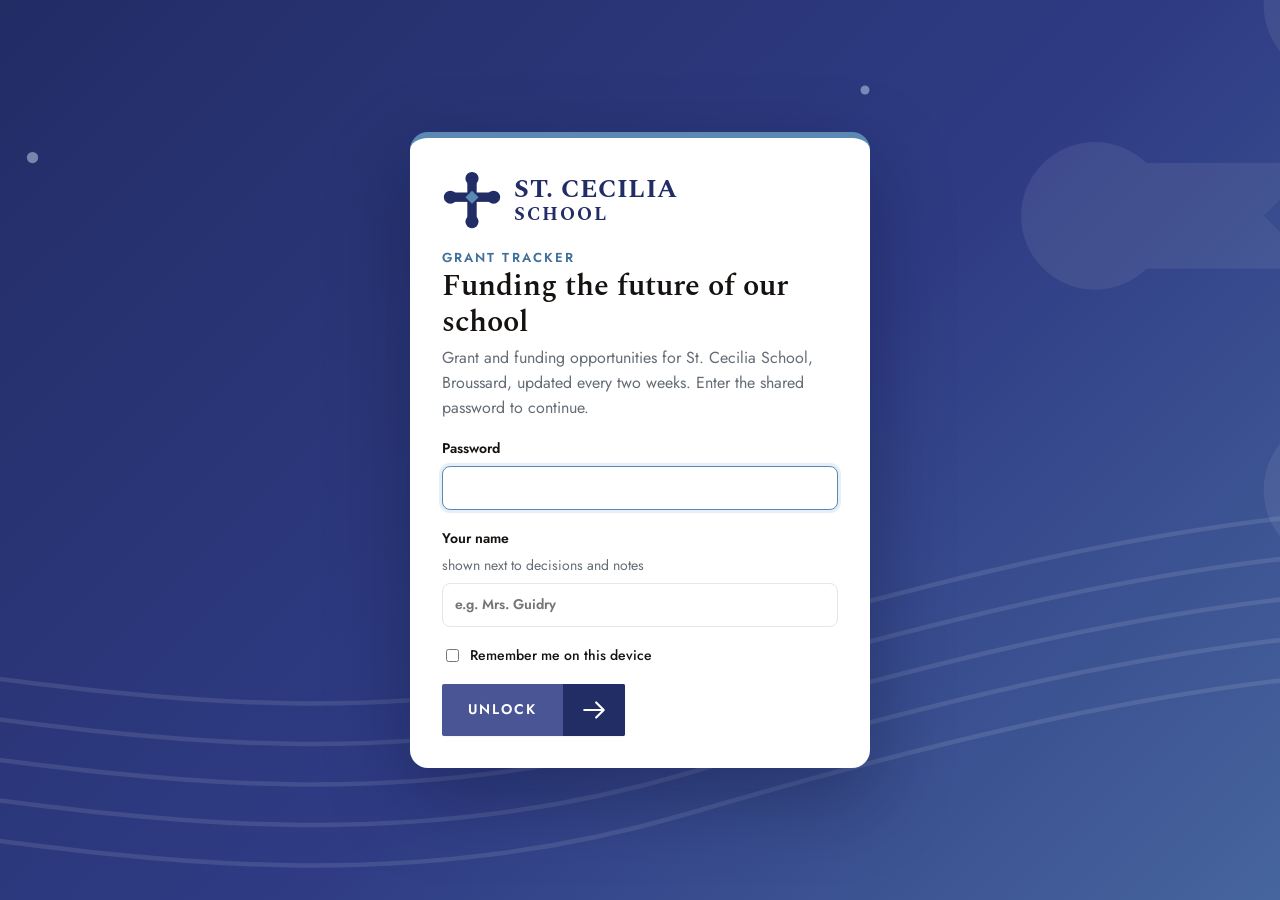
==== docs/index.html @ 5d0bd600 "St. Cecilia grant tracker: encrypted dashboard + biweekly grant scan - Static dashboard (GitHub Page" ====
<!doctype html>
<html lang="en">
<head>
  <meta charset="utf-8">
  <meta name="viewport" content="width=device-width, initial-scale=1">
  <meta name="robots" content="noindex, nofollow">
  <title>Grant Tracker</title>
  <link rel="icon" href="data:image/svg+xml,%3Csvg xmlns='http://www.w3.org/2000/svg' viewBox='0 0 64 64'%3E%3Cg fill='%23222d66'%3E%3Crect x='27' y='9' width='10' height='46'/%3E%3Crect x='9' y='24' width='46' height='10'/%3E%3Ccircle cx='32' cy='9' r='7'/%3E%3Ccircle cx='32' cy='55' r='7'/%3E%3Ccircle cx='9' cy='29' r='7'/%3E%3Ccircle cx='55' cy='29' r='7'/%3E%3C/g%3E%3C/svg%3E">
  <link rel="preconnect" href="https://fonts.googleapis.com">
  <link rel="preconnect" href="https://fonts.gstatic.com" crossorigin>
  <link rel="stylesheet" href="https://fonts.googleapis.com/css2?family=Jost:wght@400;500;600;700&family=Spectral:wght@500;600;700&display=swap">
  <link rel="stylesheet" href="style.css?v=4">
</head>
<body>

  <!-- Icon sprite -->
  <svg width="0" height="0" style="position:absolute" aria-hidden="true">
    <defs>
      <symbol id="i-cross" viewBox="0 0 64 64"><g fill="currentColor"><rect x="27" y="9" width="10" height="46"/><rect x="9" y="24" width="46" height="10"/><circle cx="32" cy="9" r="7"/><circle cx="32" cy="55" r="7"/><circle cx="9" cy="29" r="7"/><circle cx="55" cy="29" r="7"/><path d="M32 22l7 7-7 7-7-7z" fill="#5b89b4"/></g></symbol>
      <symbol id="i-note" viewBox="0 0 24 24"><g fill="none" stroke="currentColor" stroke-width="1.6" stroke-linecap="round" stroke-linejoin="round"><path d="M9 18V5l12-2v13"/><circle cx="6" cy="18" r="3" fill="currentColor"/><circle cx="18" cy="16" r="3" fill="currentColor"/></g></symbol>
      <symbol id="i-list" viewBox="0 0 24 24"><path fill="none" stroke="currentColor" stroke-width="2" stroke-linecap="round" d="M9 6h12M9 12h12M9 18h12M4 6h.01M4 12h.01M4 18h.01"/></symbol>
      <symbol id="i-spark" viewBox="0 0 24 24"><path fill="none" stroke="currentColor" stroke-width="2" stroke-linejoin="round" d="M12 3l1.9 5.1L19 10l-5.1 1.9L12 17l-1.9-5.1L5 10l5.1-1.9z"/><path fill="none" stroke="currentColor" stroke-width="2" stroke-linecap="round" d="M19 17v4M17 19h4"/></symbol>
      <symbol id="i-cal" viewBox="0 0 24 24"><g fill="none" stroke="currentColor" stroke-width="2" stroke-linecap="round"><rect x="3" y="4.5" width="18" height="16.5" rx="2"/><path d="M16 2.5v4M8 2.5v4M3 10h18"/></g></symbol>
      <symbol id="i-send" viewBox="0 0 24 24"><g fill="none" stroke="currentColor" stroke-width="2" stroke-linecap="round" stroke-linejoin="round"><path d="M22 2L11 13"/><path d="M22 2l-7 20-4-9-9-4z"/></g></symbol>
      <symbol id="i-check" viewBox="0 0 24 24"><path fill="none" stroke="currentColor" stroke-width="2.4" stroke-linecap="round" stroke-linejoin="round" d="M20 6L9 17l-5-5"/></symbol>
      <symbol id="i-x" viewBox="0 0 24 24"><path fill="none" stroke="currentColor" stroke-width="2.4" stroke-linecap="round" d="M18 6L6 18M6 6l12 12"/></symbol>
      <symbol id="i-arrow" viewBox="0 0 24 24"><path fill="none" stroke="currentColor" stroke-width="2" stroke-linecap="round" stroke-linejoin="round" d="M3 12h18M14 5l7 7-7 7"/></symbol>
      <symbol id="i-thumb" viewBox="0 0 24 24"><g fill="none" stroke="currentColor" stroke-width="2" stroke-linecap="round" stroke-linejoin="round"><path d="M7 10v11H3V10z"/><path d="M7 10l4-8a3 3 0 0 1 3 3v4h5.5a2 2 0 0 1 2 2.3l-1.4 8A2 2 0 0 1 18.1 21H7"/></g></symbol>
      <symbol id="i-alert" viewBox="0 0 24 24"><g fill="none" stroke="currentColor" stroke-width="2" stroke-linecap="round" stroke-linejoin="round"><path d="M10.3 3.9L1.8 18a2 2 0 0 0 1.7 3h17a2 2 0 0 0 1.7-3L13.7 3.9a2 2 0 0 0-3.4 0z"/><path d="M12 9v4M12 17h.01"/></g></symbol>
      <symbol id="i-search" viewBox="0 0 24 24"><g fill="none" stroke="currentColor" stroke-width="2.2" stroke-linecap="round"><circle cx="11" cy="11" r="7"/><path d="M20 20l-4-4"/></g></symbol>
      <symbol id="i-pen" viewBox="0 0 24 24"><g fill="none" stroke="currentColor" stroke-width="2" stroke-linecap="round" stroke-linejoin="round"><path d="M12 20h9"/><path d="M16.5 3.5a2.1 2.1 0 0 1 3 3L7 19l-4 1 1-4z"/></g></symbol>
      <symbol id="i-book" viewBox="0 0 24 24"><g fill="none" stroke="currentColor" stroke-width="1.6" stroke-linecap="round" stroke-linejoin="round"><path d="M2 4h7a3 3 0 0 1 3 3v13a2 2 0 0 0-2-2H2z"/><path d="M22 4h-7a3 3 0 0 0-3 3v13a2 2 0 0 1 2-2h8z"/></g></symbol>
    </defs>
  </svg>

  <!-- Decorative hero art, reused on the lock screen and the banner -->
  <template id="hero-art">
    <svg class="hero-art" viewBox="0 0 1200 400" preserveAspectRatio="xMidYMid slice" aria-hidden="true">
      <g fill="none" stroke="#ffffff" stroke-opacity=".10" stroke-width="2">
        <path d="M-20 300 C 200 240, 380 360, 620 290 S 1000 200, 1240 260"/>
        <path d="M-20 318 C 200 258, 380 378, 620 308 S 1000 218, 1240 278"/>
        <path d="M-20 336 C 200 276, 380 396, 620 326 S 1000 236, 1240 296"/>
        <path d="M-20 354 C 200 294, 380 414, 620 344 S 1000 254, 1240 314"/>
        <path d="M-20 372 C 200 312, 380 432, 620 362 S 1000 272, 1240 332"/>
      </g>
      <g fill="#ffffff">
        <use href="#i-note" x="90" y="60" width="70" height="70" opacity=".14"/>
        <use href="#i-note" x="1010" y="40" width="96" height="96" opacity=".12"/>
        <use href="#i-note" x="880" y="250" width="48" height="48" opacity=".16"/>
        <use href="#i-note" x="250" y="230" width="40" height="40" opacity=".14"/>
        <use href="#i-book" x="1080" y="230" width="70" height="70" opacity=".12"/>
        <use href="#i-book" x="40" y="250" width="56" height="56" opacity=".10"/>
      </g>
      <g fill="#ffffff" opacity=".07"><use href="#i-cross" x="760" y="-40" width="300" height="300"/></g>
      <g fill="#c9dbee" opacity=".5">
        <circle cx="330" cy="70" r="2.5"/><circle cx="700" cy="40" r="2"/><circle cx="560" cy="110" r="1.6"/>
        <circle cx="960" cy="160" r="2"/><circle cx="160" cy="170" r="1.8"/><circle cx="1150" cy="170" r="2.2"/>
      </g>
    </svg>
  </template>

  <!-- ================= Lock screen ================= -->
  <main id="lock" class="lock">
    <div class="lock-art" data-art></div>
    <form id="lock-form" class="lock-card" autocomplete="on">
      <div class="logo logo-lg">
        <svg class="logo-mark"><use href="#i-cross"/></svg>
        <div class="logo-text"><span>St. Cecilia</span><span>School</span></div>
      </div>
      <div>
        <p class="eyebrow">Grant Tracker</p>
        <h1>Funding the future of our school</h1>
        <p class="muted">Grant and funding opportunities for St. Cecilia School, Broussard, updated every two weeks. Enter the shared password to continue.</p>
      </div>
      <label>Password
        <input id="pw" type="password" autocomplete="current-password" required autofocus>
      </label>
      <label>Your name <span class="hint">shown next to decisions and notes</span>
        <input id="who" type="text" autocomplete="name" maxlength="60" placeholder="e.g. Mrs. Guidry">
      </label>
      <label class="check"><input id="remember" type="checkbox"> Remember me on this device</label>
      <button type="submit" class="btn-cta" id="unlock-btn"><span>Unlock</span><span class="cta-arrow"><svg><use href="#i-arrow"/></svg></span></button>
      <p id="lock-error" class="error" role="alert" hidden></p>
    </form>
  </main>

  <!-- ================= App ================= -->
  <div id="app" hidden>
    <div class="utility">
      <div class="wrap utility-inner">
        <span>Grant Tracker &nbsp;·&nbsp; Broussard, Louisiana</span>
        <span class="utility-right"><span id="who-label"></span><button class="link-btn" id="lock-btn" type="button">Lock</button></span>
      </div>
    </div>

    <header class="masthead">
      <div class="wrap masthead-inner">
        <a class="logo" href="#top" aria-label="Back to top">
          <svg class="logo-mark"><use href="#i-cross"/></svg>
          <div class="logo-text"><span>St. Cecilia</span><span>School</span></div>
        </a>
        <nav class="tabs" role="tablist" aria-label="Lists">
          <button role="tab" data-tab="open" class="tab">Opportunities <span class="count" id="c-open"></span></button>
          <button role="tab" data-tab="applying" class="tab">Applying <span class="count" id="c-applying"></span></button>
          <button role="tab" data-tab="declined" class="tab">Declined <span class="count" id="c-declined"></span></button>
        </nav>
      </div>
    </header>

    <section class="hero" id="top">
      <div data-art></div>
      <div class="hero-content wrap">
        <p class="eyebrow light">Grants &amp; Funding</p>
        <h2>Funding the Future of St.&nbsp;Cecilia</h2>
        <p class="hero-sub">Every two weeks we search foundations, Louisiana programs and federal grants for opportunities that fit our school.</p>
        <p class="hero-meta" id="scan-info"></p>
        <a class="btn-cta" href="#browse"><span>Browse opportunities</span><span class="cta-arrow"><svg><use href="#i-arrow"/></svg></span></a>
      </div>
    </section>

    <div class="wrap">
      <section class="stats" id="stats" aria-label="Summary"></section>

      <section class="block" id="upcoming-block">
        <div class="section-head">
          <p class="eyebrow">Mark your calendar</p>
          <h2>Upcoming Deadlines</h2>
        </div>
        <div id="upcoming"></div>
      </section>

      <section class="block" id="browse">
        <div class="section-head">
          <p class="eyebrow">Browse &amp; decide</p>
          <h2 id="list-title">Opportunities</h2>
        </div>
        <div class="toolbar">
          <div class="search"><svg><use href="#i-search"/></svg>
            <input id="search" type="search" placeholder="Search titles, funders, descriptions, notes…" aria-label="Search"></div>
          <select id="category" aria-label="Category"><option value="">All categories</option></select>
          <select id="sort" aria-label="Sort">
            <option value="deadline">Deadline (soonest)</option>
            <option value="fit">Best fit for PreK–8</option>
            <option value="new">Newest found</option>
            <option value="title">Title A–Z</option>
            <option value="decided">Recently updated</option>
          </select>
          <label class="check small"><input id="show-closed" type="checkbox"> Show closed</label>
        </div>
        <div class="split">
          <div class="list" id="list" aria-label="Opportunities"></div>
          <article class="detail" id="detail" aria-live="polite"></article>
        </div>
      </section>

      <details class="sources" id="sources">
        <summary>Scan status</summary>
        <div id="sources-body"></div>
      </details>
    </div>

    <footer class="footer">
      <div class="wrap footer-inner">
        <div class="logo logo-light">
          <svg class="logo-mark"><use href="#i-cross"/></svg>
          <div class="logo-text"><span>St. Cecilia</span><span>School</span></div>
        </div>
        <p>A volunteer tool for the St. Cecilia School family in Broussard, Louisiana. Opportunities are gathered automatically every two weeks. Always confirm eligibility and dates on the funder's website before applying.</p>
      </div>
    </footer>
  </div>

  <div id="toast" class="toast" role="status" hidden></div>

  <script src="app.js?v=6"></script>
</body>
</html>
---- docs/style.css ----
/* St. Cecilia School palette (from scsbluejays.org)
   navy #222D66 · ink #151210 · blue jay #5B89B4 · silver #C1C7CA · slate #7B868C
   Fonts: Spectral (headings) + Jost (body) */
:root {
  --navy: #222d66;
  --navy-2: #2f3c84;
  --navy-soft: #e9ecf6;
  --jay: #5b89b4;
  --jay-deep: #3f6f9c;
  --jay-soft: #e6eff8;
  --silver: #c1c7ca;
  --ink: #151210;
  --text: #24262b;
  --muted: #646d75;
  --bg: #ffffff;
  --bg-soft: #f6f7fa;
  --surface: #ffffff;
  --border: #e3e6ec;
  --red: #b42318;   --red-soft: #fdecea;
  --amber: #8f5a00; --amber-soft: #fdf3dc;
  --green: #1d7a4b; --green-soft: #e3f4ea;
  --shadow-sm: 0 1px 2px rgba(34, 45, 102, .06);
  --shadow: 0 2px 6px rgba(34, 45, 102, .05), 0 12px 32px rgba(34, 45, 102, .07);
  --radius: 14px;
  --serif: "Spectral", Georgia, "Times New Roman", serif;
  --sans: "Jost", system-ui, -apple-system, "Segoe UI", Roboto, sans-serif;
  color-scheme: light;
}

* { box-sizing: border-box; }
html { scroll-behavior: smooth; }
html, body { margin: 0; }
body { background: var(--bg-soft); color: var(--text); font: 16px/1.55 var(--sans); -webkit-font-smoothing: antialiased; }
h1, h2, h3 { margin: 0; line-height: 1.2; color: var(--ink); }
a { color: var(--navy); }
button, input, select, textarea { font: inherit; color: inherit; }
:focus-visible { outline: 3px solid var(--jay); outline-offset: 2px; }
[hidden] { display: none !important; }
svg { display: block; }
.muted { color: var(--muted); }
.error { color: var(--red); margin: 0; font-weight: 500; }
.wrap { max-width: 1240px; margin: 0 auto; padding: 0 16px; }
.eyebrow { margin: 0 0 6px; font-size: 13px; font-weight: 600; letter-spacing: .16em; text-transform: uppercase; color: var(--jay-deep); }
.eyebrow.light { color: #c9dbee; }

/* ---------- logo ---------- */
.logo { display: flex; align-items: center; gap: 12px; text-decoration: none; color: var(--navy); }
.logo-mark { width: 52px; height: 52px; flex: none; color: var(--navy); }
.logo-text { display: grid; font-family: var(--serif); font-weight: 700; text-transform: uppercase; line-height: 1; color: var(--navy); }
.logo-text span:first-child { font-size: 26px; letter-spacing: .02em; }
.logo-text span:last-child { font-size: 19px; letter-spacing: .08em; margin-top: 3px; }
.logo-lg .logo-mark { width: 60px; height: 60px; }
.logo-light .logo-mark, .logo-light .logo-text { color: #fff; }

/* ---------- buttons ---------- */
.btn-cta {
  display: inline-flex; align-items: stretch; border: 0; padding: 0; cursor: pointer; text-decoration: none;
  background: #4a5596; color: #fff; font-weight: 600; letter-spacing: .14em; text-transform: uppercase; font-size: 14px;
  border-radius: 2px; overflow: hidden; box-shadow: var(--shadow-sm);
}
.btn-cta > span:first-child { padding: 15px 26px; display: flex; align-items: center; }
.btn-cta .cta-arrow { background: var(--navy); padding: 0 18px; display: flex; align-items: center; transition: padding .2s; }
.btn-cta .cta-arrow svg { width: 26px; height: 26px; }
.btn-cta:hover .cta-arrow { padding: 0 24px; }
.btn-cta:disabled { opacity: .6; cursor: progress; }

.btn {
  display: inline-flex; align-items: center; gap: 8px; border: 1.5px solid var(--border); background: #fff; border-radius: 8px;
  padding: 9px 16px; cursor: pointer; font-weight: 600; white-space: nowrap; text-decoration: none; color: var(--navy);
}
.btn svg { width: 18px; height: 18px; }
.btn:hover { border-color: var(--navy); }
.btn.primary { background: var(--navy); color: #fff; border-color: var(--navy); }
.btn.primary:hover { background: var(--navy-2); }
.btn.apply { background: var(--green); color: #fff; border-color: var(--green); }
.btn.apply:hover { filter: brightness(1.08); }
.btn.decline { color: var(--red); }
.btn.decline:hover { border-color: var(--red); }
.btn.ghost { border-color: transparent; background: transparent; }
.btn.ghost:hover { background: var(--bg-soft); }
.btn:disabled { opacity: .55; cursor: progress; }
.link-btn { background: none; border: 0; color: inherit; cursor: pointer; text-decoration: underline; text-underline-offset: 3px; padding: 0; font-weight: 500; }

/* ---------- inputs ---------- */
input[type=text], input[type=password], input[type=search], select, textarea {
  border: 1.5px solid var(--border); background: #fff; border-radius: 8px; padding: 10px 12px; width: 100%;
}
input:focus, select:focus, textarea:focus { border-color: var(--jay); outline: none; box-shadow: 0 0 0 3px var(--jay-soft); }
textarea { resize: vertical; min-height: 84px; line-height: 1.5; }
label { display: grid; gap: 6px; font-weight: 600; font-size: 14px; color: var(--ink); }
label .hint { font-weight: 400; color: var(--muted); }
label.check { display: flex; align-items: center; gap: 8px; font-weight: 500; }
label.check.small { font-size: 14px; white-space: nowrap; }

/* ---------- hero art ---------- */
.hero-art { position: absolute; inset: 0; width: 100%; height: 100%; color: #fff; }

/* ---------- lock screen ---------- */
.lock {
  min-height: 100vh; display: grid; place-items: center; padding: 32px 16px; position: relative; overflow: hidden;
  background: linear-gradient(135deg, var(--navy) 0%, var(--navy-2) 55%, var(--jay) 140%);
}
.lock-art { position: absolute; inset: 0; }
.lock-card {
  position: relative; width: min(460px, 100%); background: #fff; border-radius: 18px; padding: 32px;
  display: grid; gap: 18px; box-shadow: 0 30px 80px rgba(10, 15, 45, .35);
  border-top: 6px solid var(--jay);
}
.lock-card h1 { font-family: var(--serif); font-size: 30px; font-weight: 600; margin-bottom: 6px; }
.lock-card p { margin: 0; }
.lock-card .btn-cta { justify-self: start; }

/* ---------- utility bar + masthead ---------- */
.utility { background: var(--navy); color: #fff; font-size: 13px; letter-spacing: .1em; text-transform: uppercase; }
.utility-inner { display: flex; justify-content: space-between; align-items: center; gap: 12px; min-height: 44px; flex-wrap: wrap; }
.utility-right { display: flex; gap: 16px; align-items: center; }
.masthead { background: #fff; border-bottom: 1px solid var(--border); position: sticky; top: 0; z-index: 30; }
.masthead-inner { display: flex; justify-content: space-between; align-items: center; gap: 16px; min-height: 92px; flex-wrap: wrap; }
.tabs { display: flex; gap: 6px; overflow-x: auto; }
.tab {
  background: none; border: 0; border-bottom: 3px solid transparent; padding: 10px 14px; cursor: pointer;
  font-weight: 500; font-size: 14px; letter-spacing: .14em; text-transform: uppercase; color: var(--ink); white-space: nowrap;
}
.tab:hover { color: var(--navy); border-bottom-color: var(--silver); }
.tab[aria-selected="true"] { color: var(--navy); border-bottom-color: var(--jay); font-weight: 600; }
.count { display: inline-grid; place-items: center; min-width: 24px; height: 22px; padding: 0 7px; border-radius: 999px; background: var(--navy-soft); color: var(--navy); font-size: 12px; letter-spacing: 0; margin-left: 4px; }
.tab[aria-selected="true"] .count { background: var(--navy); color: #fff; }

/* ---------- hero ---------- */
.hero {
  position: relative; overflow: hidden; color: #fff; text-align: center;
  background: linear-gradient(120deg, rgba(34,45,102,.97) 0%, rgba(47,60,132,.93) 60%, rgba(91,137,180,.92) 120%);
  /* Optional: put a photo you have permission to use at docs/assets/hero.jpg */
  background-image: linear-gradient(120deg, rgba(34,45,102,.88) 0%, rgba(47,60,132,.82) 60%, rgba(91,137,180,.78) 120%), url("assets/hero.jpg");
  background-color: var(--navy); background-size: cover; background-position: center;
}
.hero > [data-art] { position: absolute; inset: 0; }
.hero-content { position: relative; padding-top: 72px; padding-bottom: 110px; display: grid; justify-items: center; gap: 10px; }
.hero h2 { font-family: var(--serif); font-weight: 500; color: #fff; font-size: clamp(34px, 5.4vw, 60px); line-height: 1.1; text-shadow: 0 2px 18px rgba(0,0,0,.25); }
.hero-sub { margin: 4px 0 0; font-size: 19px; max-width: 640px; color: #eef2fa; }
.hero-meta { margin: 0 0 14px; font-size: 14px; color: #c9dbee; letter-spacing: .04em; }

/* ---------- stats (overlap the hero) ---------- */
.stats { display: grid; grid-template-columns: repeat(4, minmax(0, 1fr)); gap: 16px; margin-top: -62px; position: relative; z-index: 2; }
.stat { background: #fff; border-radius: var(--radius); padding: 18px 20px; box-shadow: var(--shadow); display: flex; gap: 14px; align-items: center; border-bottom: 4px solid var(--jay); }
.stat .ic { width: 46px; height: 46px; border-radius: 12px; background: var(--navy-soft); color: var(--navy); display: grid; place-items: center; flex: none; }
.stat .ic svg { width: 24px; height: 24px; }
.stat .n { font-family: var(--serif); font-size: 32px; font-weight: 700; color: var(--navy); line-height: 1; }
.stat .l { color: var(--muted); font-size: 14px; margin-top: 4px; }
.stat.hot { border-bottom-color: #d9822b; } .stat.hot .ic { background: var(--amber-soft); color: var(--amber); }
.stat.good { border-bottom-color: var(--green); } .stat.good .ic { background: var(--green-soft); color: var(--green); }

/* ---------- sections ---------- */
.block { margin-top: 44px; scroll-margin-top: 110px; }
.section-head { margin-bottom: 18px; }
.section-head h2 { font-family: var(--serif); font-weight: 600; font-size: 32px; color: var(--navy); }

/* deadline tiles */
.dl-row { list-style: none; margin: 0; padding: 4px 2px 10px; display: grid; grid-auto-flow: column; grid-auto-columns: minmax(240px, 280px); gap: 14px; overflow-x: auto; }
.dl-tile {
  width: 100%; height: 100%; display: flex; gap: 14px; align-items: stretch; text-align: left; cursor: pointer;
  background: #fff; border: 1px solid var(--border); border-radius: var(--radius); padding: 14px; box-shadow: var(--shadow-sm);
  transition: transform .15s, box-shadow .15s;
}
.dl-tile:hover { transform: translateY(-2px); box-shadow: var(--shadow); border-color: var(--jay); }
.cal { flex: none; width: 58px; border-radius: 10px; overflow: hidden; text-align: center; border: 1px solid var(--border); background: #fff; align-self: start; }
.cal .m { background: var(--navy); color: #fff; font-size: 12px; font-weight: 600; letter-spacing: .12em; padding: 3px 0; }
.cal .d { font-family: var(--serif); font-size: 26px; font-weight: 700; color: var(--navy); padding: 4px 0 2px; }
.cal.urgent .m { background: var(--red); }
.dl-body { display: grid; gap: 6px; align-content: start; min-width: 0; }
.dl-body .t { font-weight: 600; color: var(--ink); line-height: 1.3; display: -webkit-box; -webkit-line-clamp: 2; -webkit-box-orient: vertical; overflow: hidden; }
.dl-body .f { font-size: 13px; color: var(--muted); white-space: nowrap; overflow: hidden; text-overflow: ellipsis; }
.empty-soft { background: #fff; border: 1px dashed var(--border); border-radius: var(--radius); padding: 22px; color: var(--muted); display: flex; gap: 12px; align-items: center; }
.empty-soft svg { width: 28px; height: 28px; color: var(--jay); flex: none; }

/* toolbar */
.toolbar { display: flex; gap: 10px; align-items: center; flex-wrap: wrap; margin-bottom: 16px; }
.search { position: relative; flex: 1 1 280px; }
.search svg { position: absolute; left: 12px; top: 50%; transform: translateY(-50%); width: 18px; height: 18px; color: var(--muted); }
.search input { padding-left: 38px; }
.toolbar select { width: auto; flex: 0 1 auto; }

/* list + detail */
.split { display: grid; grid-template-columns: minmax(300px, 410px) minmax(0, 1fr); gap: 20px; align-items: start; }
.list { display: grid; gap: 10px; max-height: calc(100vh - 120px); overflow-y: auto; padding: 2px 4px 2px 2px; }
.empty { padding: 36px 20px; text-align: center; color: var(--muted); background: #fff; border: 1px dashed var(--border); border-radius: var(--radius); display: grid; justify-items: center; gap: 10px; }
.empty svg { width: 44px; height: 44px; color: var(--jay); }

.card {
  background: #fff; border: 1px solid var(--border); border-left: 4px solid var(--silver); border-radius: 10px; padding: 14px 16px;
  cursor: pointer; text-align: left; width: 100%; display: grid; gap: 6px; box-shadow: var(--shadow-sm); transition: border-color .15s, box-shadow .15s;
}
.card:hover { border-color: var(--jay); border-left-color: var(--jay); box-shadow: var(--shadow); }
.card[aria-current="true"] { border-color: var(--navy); border-left-color: var(--navy); box-shadow: 0 0 0 3px var(--navy-soft); }
.card .funder { font-size: 12px; color: var(--jay-deep); font-weight: 600; letter-spacing: .08em; text-transform: uppercase; }
.card .ttl { font-weight: 600; font-size: 16px; color: var(--ink); line-height: 1.3; }
.card .meta { display: flex; flex-wrap: wrap; gap: 6px; align-items: center; font-size: 13px; }

.badge { display: inline-flex; align-items: center; gap: 5px; border-radius: 999px; padding: 2px 10px; font-size: 12.5px; font-weight: 600; background: var(--bg-soft); color: var(--text); border: 1px solid var(--border); }
.badge svg { width: 13px; height: 13px; }
.badge.red { background: var(--red-soft); color: var(--red); border-color: transparent; }
.badge.amber { background: var(--amber-soft); color: var(--amber); border-color: transparent; }
.badge.green { background: var(--green-soft); color: var(--green); border-color: transparent; }
.badge.new { background: var(--jay-soft); color: var(--jay-deep); border-color: transparent; }
.badge.navy { background: var(--navy-soft); color: var(--navy); border-color: transparent; }
.badge.closed { text-decoration: line-through; }

.detail { background: #fff; border: 1px solid var(--border); border-radius: var(--radius); position: sticky; top: 108px; max-height: calc(100vh - 124px); overflow-y: auto; box-shadow: var(--shadow); }
.detail-head { padding: 26px 28px 22px; background: linear-gradient(180deg, var(--navy-soft), #fff); border-bottom: 1px solid var(--border); border-radius: var(--radius) var(--radius) 0 0; }
.detail-body { padding: 22px 28px 28px; }
.detail .placeholder { color: var(--muted); text-align: center; padding: 70px 20px; display: grid; justify-items: center; gap: 12px; }
.detail .placeholder svg { width: 64px; height: 64px; color: var(--jay); opacity: .8; }
.detail .placeholder strong { font-family: var(--serif); font-size: 22px; color: var(--navy); font-weight: 600; }
.detail .back { display: none; margin-bottom: 12px; }
.detail .funder { color: var(--jay-deep); font-weight: 600; letter-spacing: .1em; text-transform: uppercase; font-size: 13px; }
.detail h2 { font-family: var(--serif); font-weight: 600; font-size: 28px; color: var(--navy); margin: 6px 0 12px; }
.detail .badges { display: flex; gap: 6px; flex-wrap: wrap; }
.facts { display: grid; grid-template-columns: repeat(auto-fit, minmax(170px, 1fr)); gap: 12px; margin-bottom: 20px; }
.fact { border: 1px solid var(--border); border-radius: 12px; padding: 12px 14px; background: #fff; }
.fact .k { font-size: 12px; color: var(--muted); text-transform: uppercase; letter-spacing: .1em; font-weight: 600; }
.fact .v { font-weight: 600; font-size: 17px; color: var(--ink); }
.fact .s { font-size: 13px; color: var(--muted); }
.links { display: flex; gap: 10px; flex-wrap: wrap; margin-bottom: 22px; }
.detail section { margin-bottom: 20px; }
.detail h3 { font-size: 13px; text-transform: uppercase; letter-spacing: .12em; color: var(--navy); margin-bottom: 6px; font-weight: 700; }
.detail section > p { margin: 0; white-space: pre-line; }

/* pros / cons */
.procon { display: grid; grid-template-columns: repeat(2, minmax(0, 1fr)); gap: 14px; margin: 8px 0 22px; }
.pc { border-radius: 12px; padding: 16px; border: 1px solid; display: grid; gap: 10px; align-content: start; }
.pc.pro { background: #f3faf6; border-color: #cfe9da; }
.pc.con { background: #fffaf0; border-color: #f1dfb6; }
.pc h3 { display: flex; align-items: center; gap: 8px; margin: 0; font-size: 13px; }
.pc.pro h3 { color: var(--green); } .pc.con h3 { color: var(--amber); }
.pc h3 svg { width: 18px; height: 18px; }
.pc ul { margin: 0; padding-left: 18px; display: grid; gap: 4px; }
.pc .sub { font-size: 12px; text-transform: uppercase; letter-spacing: .1em; color: var(--muted); font-weight: 600; }
.pc textarea { background: #fff; min-height: 76px; }
.pc .none { color: var(--muted); font-size: 14px; margin: 0; }

.decision { border-top: 1px solid var(--border); padding-top: 20px; display: grid; gap: 12px; }
.decision .row { display: flex; gap: 10px; flex-wrap: wrap; align-items: center; }
.decision .status { font-weight: 600; display: flex; gap: 8px; align-items: center; flex-wrap: wrap; }
.decided-by { font-size: 13px; color: var(--muted); }
.disclaimer { font-size: 13px; color: var(--muted); margin: 0 0 18px; }

/* sources */
.sources { background: #fff; border: 1px solid var(--border); border-radius: var(--radius); padding: 14px 18px; font-size: 14px; margin: 40px 0 0; }
.sources summary { cursor: pointer; font-weight: 600; color: var(--navy); }
.sources table { width: 100%; border-collapse: collapse; margin-top: 10px; }
.sources td { border-top: 1px solid var(--border); padding: 7px 8px 7px 0; vertical-align: top; }
.sources td:first-child { white-space: nowrap; }

/* footer */
.footer { background: var(--navy); color: #dfe5f3; margin-top: 56px; padding: 34px 0; border-top: 6px solid var(--jay); }
.footer-inner { display: flex; gap: 28px; align-items: center; flex-wrap: wrap; }
.footer p { margin: 0; max-width: 680px; font-size: 14px; }

.toast { position: fixed; left: 50%; bottom: 22px; transform: translateX(-50%); background: var(--navy); color: #fff; padding: 11px 18px; border-radius: 10px; font-weight: 600; box-shadow: var(--shadow); z-index: 60; max-width: calc(100% - 32px); }
.toast.err { background: var(--red); }

/* ---------- responsive ---------- */
@media (max-width: 980px) {
  .stats { grid-template-columns: repeat(2, minmax(0, 1fr)); }
}
@media (max-width: 860px) {
  .masthead { position: static; }
  .masthead-inner { min-height: 0; padding-top: 14px; padding-bottom: 6px; }
  .logo-mark { width: 42px; height: 42px; }
  .logo-text span:first-child { font-size: 21px; }
  .logo-text span:last-child { font-size: 16px; }
  .tab { padding: 10px 8px; letter-spacing: .06em; }
  .hero-content { padding-top: 48px; padding-bottom: 96px; }
  .hero-sub { font-size: 17px; }
  .split { grid-template-columns: minmax(0, 1fr); }
  .list { max-height: none; overflow: visible; }
  .detail { display: none; position: fixed; inset: 0; z-index: 50; border-radius: 0; max-height: none; top: 0; }
  .detail-head { border-radius: 0; padding: 18px 16px; }
  .detail-body { padding: 18px 16px 28px; }
  body.show-detail .detail { display: block; }
  body.show-detail { overflow: hidden; }
  .detail .back { display: inline-flex; }
  .procon { grid-template-columns: minmax(0, 1fr); }
}
@media (max-width: 520px) {
  .stats { gap: 10px; }
  .stat { padding: 14px; gap: 10px; }
  .stat .ic { width: 38px; height: 38px; }
  .stat .n { font-size: 26px; }
  .utility { font-size: 11px; letter-spacing: .06em; }
  .lock-card { padding: 24px 20px; }
}
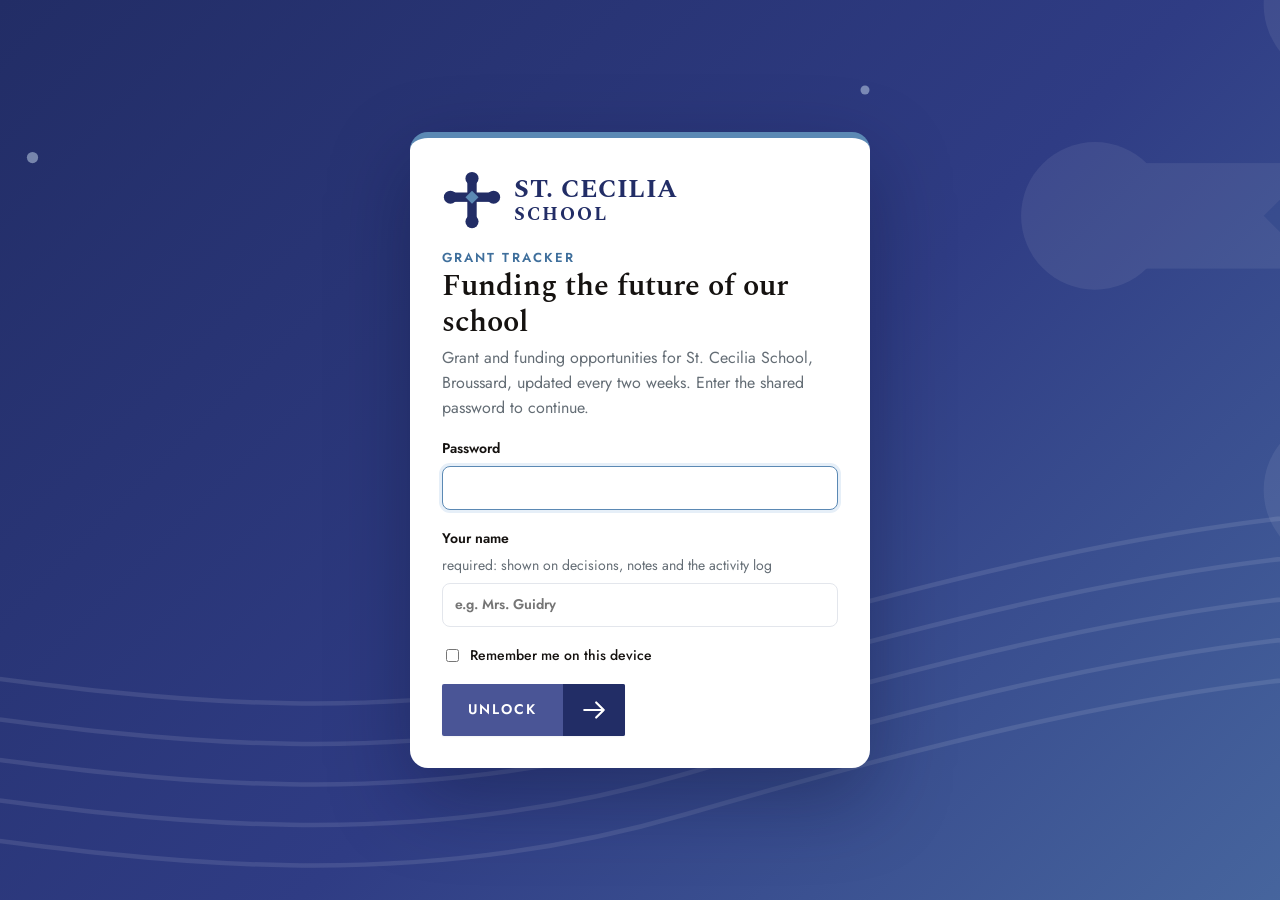
==== commit 4be39678: "Dashboard: Activity tab (visits per week, who's using it, recent actions); name required at unlock V" ====
--- a/docs/index.html
+++ b/docs/index.html
@@ -9,7 +9,7 @@
   <link rel="preconnect" href="https://fonts.googleapis.com">
   <link rel="preconnect" href="https://fonts.gstatic.com" crossorigin>
   <link rel="stylesheet" href="https://fonts.googleapis.com/css2?family=Jost:wght@400;500;600;700&family=Spectral:wght@500;600;700&display=swap">
-  <link rel="stylesheet" href="style.css?v=4">
+  <link rel="stylesheet" href="style.css?v=6">
 </head>
 <body>
 
@@ -75,8 +75,8 @@
       <label>Password
         <input id="pw" type="password" autocomplete="current-password" required autofocus>
       </label>
-      <label>Your name <span class="hint">shown next to decisions and notes</span>
-        <input id="who" type="text" autocomplete="name" maxlength="60" placeholder="e.g. Mrs. Guidry">
+      <label>Your name <span class="hint">required: shown on decisions, notes and the activity log</span>
+        <input id="who" type="text" autocomplete="name" maxlength="60" required placeholder="e.g. Mrs. Guidry">
       </label>
       <label class="check"><input id="remember" type="checkbox"> Remember me on this device</label>
       <button type="submit" class="btn-cta" id="unlock-btn"><span>Unlock</span><span class="cta-arrow"><svg><use href="#i-arrow"/></svg></span></button>
@@ -103,6 +103,7 @@
           <button role="tab" data-tab="open" class="tab">Opportunities <span class="count" id="c-open"></span></button>
           <button role="tab" data-tab="applying" class="tab">Applying <span class="count" id="c-applying"></span></button>
           <button role="tab" data-tab="declined" class="tab">Declined <span class="count" id="c-declined"></span></button>
+          <button role="tab" data-tab="activity" class="tab">Activity</button>
         </nav>
       </div>
     </header>
@@ -153,6 +154,14 @@
         </div>
       </section>
 
+      <section class="block" id="activity" hidden>
+        <div class="section-head">
+          <p class="eyebrow">Usage</p>
+          <h2>Activity</h2>
+        </div>
+        <div id="activity-body"></div>
+      </section>
+
       <details class="sources" id="sources">
         <summary>Scan status</summary>
         <div id="sources-body"></div>
@@ -172,6 +181,6 @@
 
   <div id="toast" class="toast" role="status" hidden></div>
 
-  <script src="app.js?v=6"></script>
+  <script src="app.js?v=8"></script>
 </body>
 </html>
--- a/docs/style.css
+++ b/docs/style.css
@@ -290,3 +290,32 @@
   .utility { font-size: 11px; letter-spacing: .06em; }
   .lock-card { padding: 24px 20px; }
 }
+
+/* ---------- activity ---------- */
+.small { font-size: 13px; }
+.stats-flat { margin-top: 0; }
+.stats-flat .stat { box-shadow: var(--shadow-sm); }
+.panel { background: #fff; border: 1px solid var(--border); border-radius: var(--radius); padding: 20px 22px; box-shadow: var(--shadow-sm); margin-top: 16px; }
+.panel h3 { font-family: var(--serif); font-size: 21px; font-weight: 600; color: var(--navy); margin-bottom: 4px; }
+.panel > p { margin: 0 0 10px; }
+.chart-wrap { position: relative; }
+.chart { width: 100%; height: auto; overflow: visible; }
+.chart line { stroke: var(--border); stroke-width: 1; }
+.chart text { font: 12px var(--sans); fill: var(--muted); }
+.chart .bar path { fill: var(--navy); transition: fill .15s; }
+.chart .bar:hover path, .chart .bar:focus path { fill: var(--jay); }
+.chart .bar:focus { outline: none; }
+.chart-tip { position: absolute; transform: translate(-50%, -100%); background: var(--ink); color: #fff; font-size: 13px; padding: 6px 10px; border-radius: 6px; pointer-events: none; width: max-content; max-width: 300px; white-space: normal; line-height: 1.4; }
+.act-grid { display: grid; grid-template-columns: minmax(0, 1.2fr) minmax(0, 1fr); gap: 16px; }
+.people { width: 100%; border-collapse: collapse; font-size: 14px; margin-top: 8px; }
+.people th { text-align: left; font-size: 12px; text-transform: uppercase; letter-spacing: .08em; color: var(--muted); font-weight: 600; padding: 8px 8px 8px 0; border-bottom: 1.5px solid var(--border); }
+.people td { padding: 9px 8px 9px 0; border-bottom: 1px solid var(--border); vertical-align: top; font-variant-numeric: tabular-nums; }
+.feed { list-style: none; margin: 8px 0 0; padding: 0; display: grid; gap: 12px; max-height: 460px; overflow-y: auto; font-size: 14px; }
+.feed li { display: flex; gap: 10px; align-items: flex-start; }
+.feed .dot { width: 9px; height: 9px; border-radius: 50%; background: var(--silver); margin-top: 6px; flex: none; }
+.feed .dot.act { background: var(--jay); }
+@media (max-width: 860px) {
+  .act-grid { grid-template-columns: minmax(0, 1fr); }
+  .people th:nth-child(3), .people td:nth-child(3) { display: none; }
+}
+.stat.datestat .n { font-size: 22px; }
